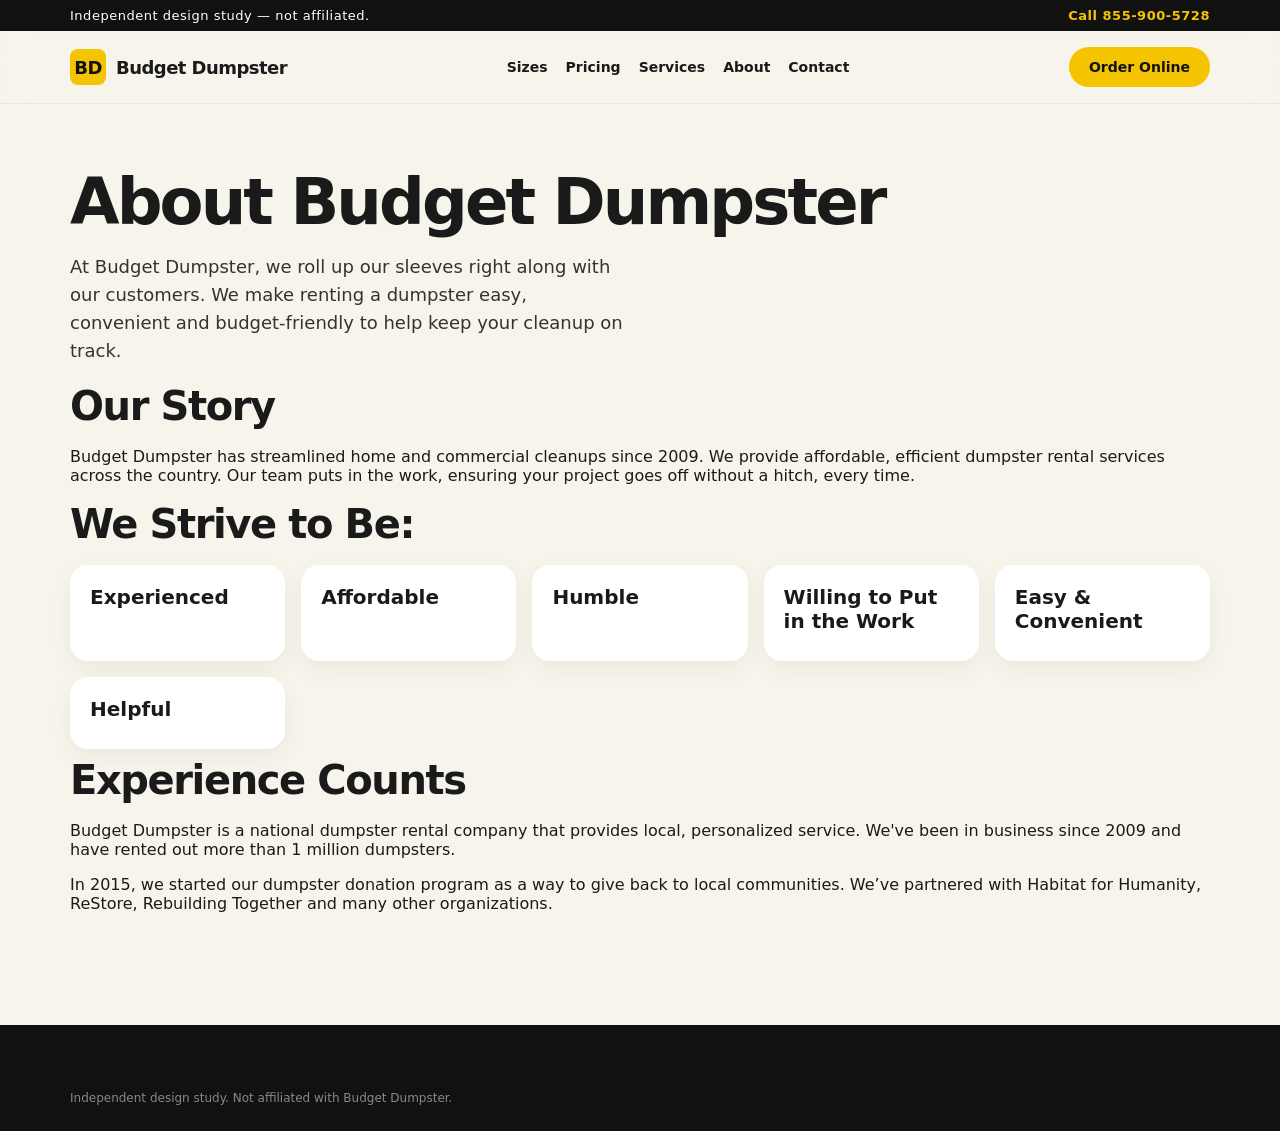
==== about.html @ 298f902e "feat: about services sizes" ====
<!doctype html><html lang="en"><head><meta charset="utf-8"/><meta name="viewport" content="width=device-width,initial-scale=1"/><title>About Us | Budget Dumpster</title><link rel="stylesheet" href="css/app.css"/><link rel="manifest" href="manifest.json"/></head>
<body>
<div class="topbar"><div class="wrap"><span>Independent design study — not affiliated.</span><a href="tel:+18559005728">Call 855-900-5728</a></div></div>
<header class="nav"><div class="wrap"><a class="logo" href="index.html"><span class="mark">BD</span> Budget Dumpster</a><nav class="links"><a href="sizes.html">Sizes</a><a href="pricing.html">Pricing</a><a href="services.html">Services</a><a href="about.html">About</a><a href="contact.html">Contact</a></nav><a class="btn btn-yellow" href="cart.html">Order Online</a></div></header>
<section class="section"><div class="wrap">
<h1>About Budget Dumpster</h1>
<p class="lead">At Budget Dumpster, we roll up our sleeves right along with our customers. We make renting a dumpster easy, convenient and budget-friendly to help keep your cleanup on track.</p>
<h2>Our Story</h2>
<p>Budget Dumpster has streamlined home and commercial cleanups since 2009. We provide affordable, efficient dumpster rental services across the country. Our team puts in the work, ensuring your project goes off without a hitch, every time.</p>
<h2>We Strive to Be:</h2>
<div class="cards">
<article class="card"><h3>Experienced</h3></article>
<article class="card"><h3>Affordable</h3></article>
<article class="card"><h3>Humble</h3></article>
<article class="card"><h3>Willing to Put in the Work</h3></article>
<article class="card"><h3>Easy & Convenient</h3></article>
<article class="card"><h3>Helpful</h3></article>
</div>
<h2>Experience Counts</h2>
<p>Budget Dumpster is a national dumpster rental company that provides local, personalized service. We've been in business since 2009 and have rented out more than 1 million dumpsters.</p>
<p>In 2015, we started our dumpster donation program as a way to give back to local communities. We’ve partnered with Habitat for Humanity, ReStore, Rebuilding Together and many other organizations.</p>
</div></section>
<footer><div class="wrap disclaimer">Independent design study. Not affiliated with Budget Dumpster.</div></footer>
<script src="js/app.js"></script></body></html>
---- css/app.css ----
:root{
  --bd-yellow:#F5C400;
  --bd-yellow-dark:#D4A800;
  --bd-black:#111111;
  --bd-ink:#1A1A1A;
  --bd-muted:#6B6B6B;
  --bd-paper:#F7F4EC;
  --bd-white:#FFFFFF;
  --bd-accent:#FF5656;
  --bd-calc:#0D0D0D;
  --bd-line:#1E1E1E;
  --radius:18px;
  --shadow:0 18px 50px rgba(0,0,0,.12);
  font-family:Inter,ui-sans-serif,system-ui,-apple-system,Segoe UI,sans-serif;
}
*{box-sizing:border-box}
html,body{margin:0;background:var(--bd-paper);color:var(--bd-ink);min-height:100%}
a{color:inherit;text-decoration:none}
img{max-width:100%;display:block}
.wrap{max-width:1180px;margin:0 auto;padding:0 20px}
.topbar{background:var(--bd-black);color:#fff;font-size:13px;letter-spacing:.04em}
.topbar .wrap{display:flex;justify-content:space-between;align-items:center;gap:12px;padding:8px 20px}
.topbar a{color:var(--bd-yellow);font-weight:700}
header.nav{position:sticky;top:0;z-index:40;background:rgba(247,244,236,.92);backdrop-filter:blur(14px);border-bottom:1px solid rgba(0,0,0,.06)}
header.nav .wrap{display:flex;align-items:center;justify-content:space-between;height:72px}
.logo{display:flex;align-items:center;gap:10px;font-weight:800;letter-spacing:-.03em;font-size:18px}
.mark{width:36px;height:36px;border-radius:8px;background:var(--bd-yellow);display:grid;place-items:center;font-weight:900;color:#111}
nav.links{display:flex;gap:18px;align-items:center;font-size:14px;font-weight:600}
nav.links a:hover{color:#000}
.btn{display:inline-flex;align-items:center;justify-content:center;gap:8px;border:0;border-radius:999px;padding:12px 20px;font-weight:700;cursor:pointer;font-size:14px}
.btn-yellow{background:var(--bd-yellow);color:#111}
.btn-yellow:hover{background:var(--bd-yellow-dark)}
.btn-dark{background:var(--bd-black);color:#fff}
.btn-ghost{background:transparent;border:1px solid rgba(0,0,0,.15)}
.hero{padding:48px 0 24px}
.hero-grid{display:grid;grid-template-columns:1.15fr .85fr;gap:28px;align-items:center}
.kicker{font-family:ui-monospace,SFMono-Regular,Menlo,monospace;text-transform:uppercase;letter-spacing:.18em;font-size:11px;color:var(--bd-muted)}
h1{font-size:clamp(36px,5vw,64px);line-height:1.02;letter-spacing:-.045em;margin:10px 0 16px}
.lead{font-size:18px;line-height:1.55;color:#333;max-width:560px}
.hero-card{background:#fff;border-radius:28px;padding:22px;box-shadow:var(--shadow);min-height:280px}
.dump{height:220px;border-radius:18px;background:linear-gradient(160deg,#2b2b2b,#111),repeating-linear-gradient(90deg,#F5C400 0 12px,transparent 12px 28px);background-blend-mode:overlay;position:relative;overflow:hidden}
.dump::after{content:"10–40 YD";position:absolute;bottom:14px;left:16px;background:#111;color:var(--bd-yellow);padding:6px 10px;border-radius:999px;font-size:12px;font-weight:800}
.section{padding:56px 0}
h2{font-size:clamp(26px,3.4vw,40px);letter-spacing:-.035em;margin:8px 0 18px}
.cards{display:grid;grid-template-columns:repeat(auto-fit,minmax(200px,1fr));gap:16px}
.card{background:#fff;border-radius:var(--radius);padding:20px;box-shadow:0 8px 24px rgba(0,0,0,.05)}
.card h3{margin:0 0 8px;font-size:20px}
.muted{color:var(--bd-muted);font-size:14px;line-height:1.5}
.steps{display:grid;grid-template-columns:repeat(4,1fr);gap:14px}
.step{background:#fff;border-radius:var(--radius);padding:18px}
.step b{display:block;color:var(--bd-yellow-dark);font-size:12px;letter-spacing:.12em;margin-bottom:8px}
#calculator-section{background:#111;color:#fff;padding:72px 20px;margin:24px 0 0}
#calculator-section .inner{max-width:1180px;margin:0 auto}
#calculator-section .kicker{color:#aaa}
.calc-grid{display:grid;grid-template-columns:1fr 1fr;border-radius:22px;overflow:hidden;margin-top:22px}
.calc-form{background:#0D0D0D;padding:36px;display:flex;flex-direction:column;gap:0}
.calc-form section{padding:18px 0;border-bottom:1px solid #1E1E1E}
.calc-form h3{margin:0 0 12px;font-size:16px;font-weight:600}
.opt{display:flex;align-items:center;gap:10px;margin:8px 0;cursor:pointer}
.radio{width:20px;height:20px;border-radius:50%;border:2px solid #555;display:grid;place-items:center}
.opt.on .radio{border-color:#FF5656}
.opt.on .radio span{width:8px;height:8px;border-radius:50%;background:#FF5656}
.check{width:20px;height:20px;border:2px solid #555;border-radius:4px}
.opt.on .check{background:#FF5656;border-color:#FF5656}
.price-tag{margin-left:auto;color:#FF5656;font-weight:700}
input[type=range]{width:100%}
.val{color:#FF5656}
.est{padding:36px;border:1px solid rgba(255,255,255,.1);min-height:520px}
.est-card{border-radius:16px;padding:20px;margin:12px 0}
.est-card.dim{background:rgba(255,255,255,.06)}
.est-card.win{background:linear-gradient(90deg,#ff5d8f,#ff8a3d);color:#fff}
.est-card .amt{font-size:36px;font-weight:800;margin:6px 0}
footer{background:#111;color:#ddd;padding:40px 0 24px;margin-top:40px}
footer a{color:#fff}
.footgrid{display:grid;grid-template-columns:2fr 1fr 1fr;gap:24px}
.disclaimer{font-size:12px;color:#888;margin-top:24px;line-height:1.5}
.form{display:grid;gap:12px;max-width:520px}
input,select,textarea{padding:12px 14px;border-radius:12px;border:1px solid #ddd;font:inherit;width:100%;background:#fff}
.row{display:flex;gap:10px;flex-wrap:wrap}
.notice{background:#fff3c4;border:1px solid #e6c200;padding:10px 14px;border-radius:12px;font-size:13px;margin:12px 0}
.success{text-align:center;padding:80px 20px}
@media(max-width:900px){
  .hero-grid,.calc-grid,.steps,.footgrid{grid-template-columns:1fr}
  nav.links{display:none}
}
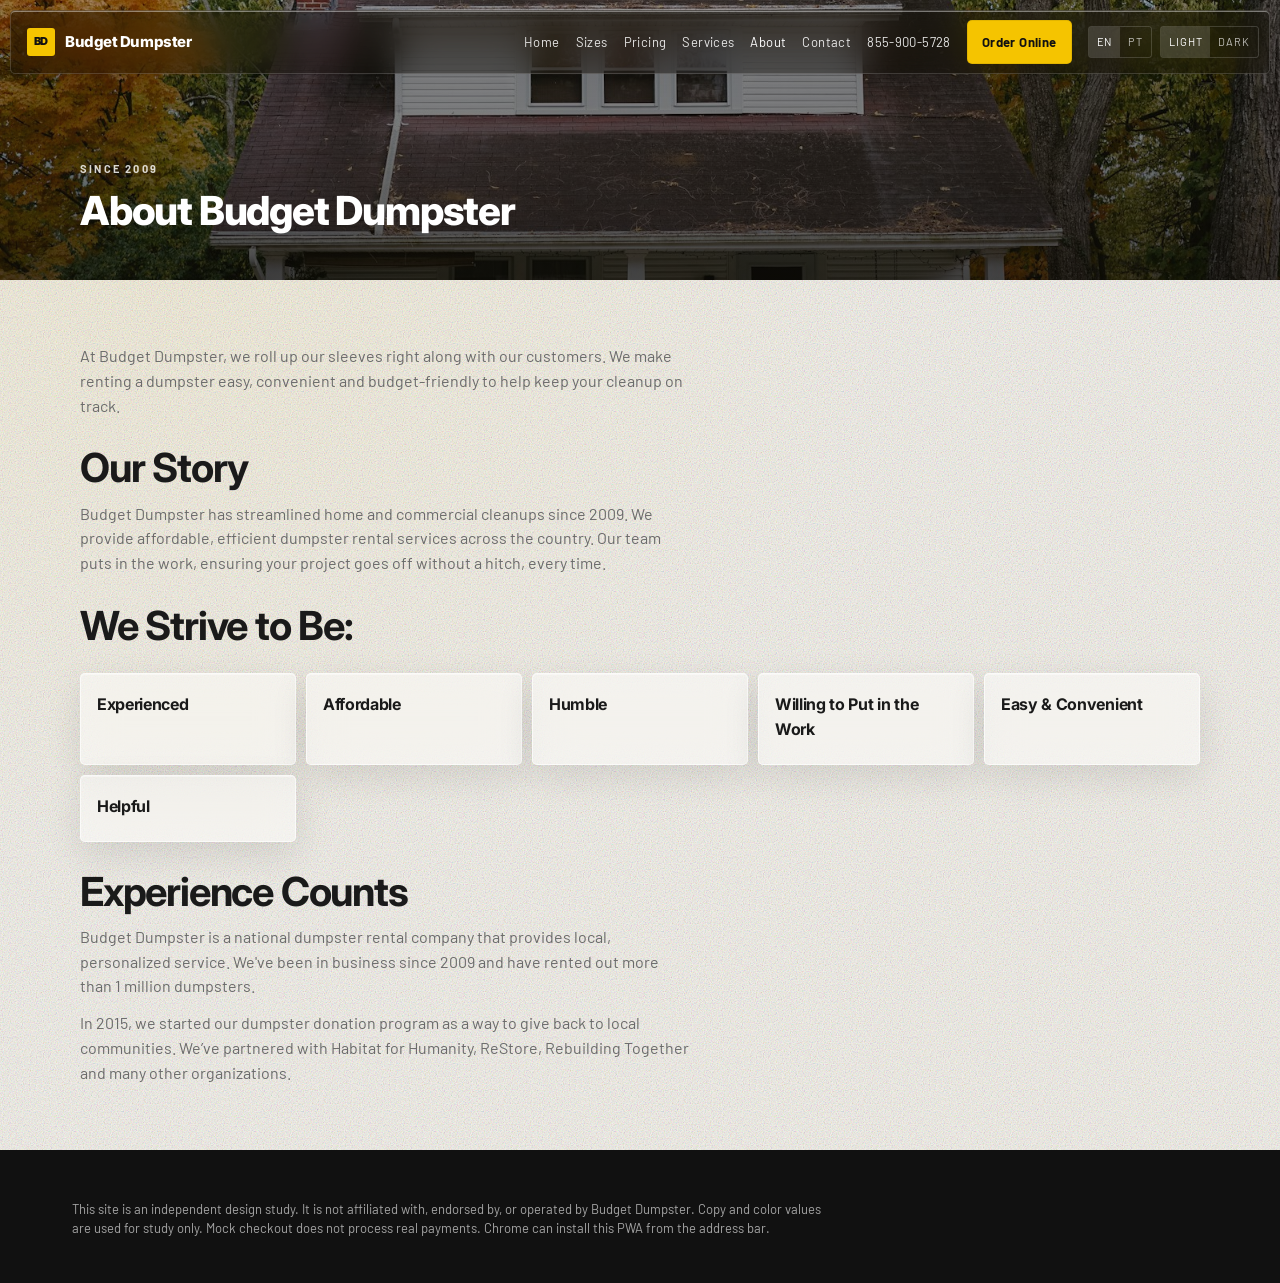
==== commit 23daa389: "Elevate Budget Dumpster PWA to SERVPRO craft bar Liquid glass nav and cards, slight radii, cinematic" ====
--- a/about.html
+++ b/about.html
@@ -1,24 +1,96 @@
-<!doctype html><html lang="en"><head><meta charset="utf-8"/><meta name="viewport" content="width=device-width,initial-scale=1"/><title>About Us | Budget Dumpster</title><link rel="stylesheet" href="css/app.css"/><link rel="manifest" href="manifest.json"/></head>
-<body>
-<div class="topbar"><div class="wrap"><span>Independent design study — not affiliated.</span><a href="tel:+18559005728">Call 855-900-5728</a></div></div>
-<header class="nav"><div class="wrap"><a class="logo" href="index.html"><span class="mark">BD</span> Budget Dumpster</a><nav class="links"><a href="sizes.html">Sizes</a><a href="pricing.html">Pricing</a><a href="services.html">Services</a><a href="about.html">About</a><a href="contact.html">Contact</a></nav><a class="btn btn-yellow" href="cart.html">Order Online</a></div></header>
-<section class="section"><div class="wrap">
-<h1>About Budget Dumpster</h1>
-<p class="lead">At Budget Dumpster, we roll up our sleeves right along with our customers. We make renting a dumpster easy, convenient and budget-friendly to help keep your cleanup on track.</p>
-<h2>Our Story</h2>
-<p>Budget Dumpster has streamlined home and commercial cleanups since 2009. We provide affordable, efficient dumpster rental services across the country. Our team puts in the work, ensuring your project goes off without a hitch, every time.</p>
-<h2>We Strive to Be:</h2>
-<div class="cards">
-<article class="card"><h3>Experienced</h3></article>
-<article class="card"><h3>Affordable</h3></article>
-<article class="card"><h3>Humble</h3></article>
-<article class="card"><h3>Willing to Put in the Work</h3></article>
-<article class="card"><h3>Easy & Convenient</h3></article>
-<article class="card"><h3>Helpful</h3></article>
-</div>
-<h2>Experience Counts</h2>
-<p>Budget Dumpster is a national dumpster rental company that provides local, personalized service. We've been in business since 2009 and have rented out more than 1 million dumpsters.</p>
-<p>In 2015, we started our dumpster donation program as a way to give back to local communities. We’ve partnered with Habitat for Humanity, ReStore, Rebuilding Together and many other organizations.</p>
-</div></section>
-<footer><div class="wrap disclaimer">Independent design study. Not affiliated with Budget Dumpster.</div></footer>
-<script src="js/app.js"></script></body></html>
+<!DOCTYPE html>
+<html lang="en">
+<head>
+  <meta charset="utf-8" />
+  <meta name="viewport" content="width=device-width, initial-scale=1" />
+  <title>About Us | Budget Dumpster</title>
+  <meta name="description" content="At Budget Dumpster, we roll up our sleeves right along with our customers. We make renting a dumpster easy, convenient and budget-friendly." />
+  <meta property="og:title" content="About Us | Budget Dumpster" />
+  <meta property="og:description" content="At Budget Dumpster, we roll up our sleeves right along with our customers. We make renting a dumpster easy, convenient and budget-friendly." />
+  <meta property="og:type" content="website" />
+  <meta property="og:url" content="https://budgetdumpster-pwa.vercel.app/about" />
+  <meta property="og:image" content="https://budgetdumpster-pwa.vercel.app/images/house.jpg" />
+  <meta name="twitter:card" content="summary_large_image" />
+  <meta name="twitter:title" content="About Us | Budget Dumpster" />
+  <meta name="twitter:description" content="At Budget Dumpster, we roll up our sleeves right along with our customers. We make renting a dumpster easy, convenient and budget-friendly." />
+  <meta name="theme-color" content="#111111" />
+  <link rel="canonical" href="https://budgetdumpster-pwa.vercel.app/about" />
+  <link rel="manifest" href="/manifest.json" />
+  <link rel="apple-touch-icon" href="/icons/icon.svg" />
+  <link rel="stylesheet" href="/css/app.css" />
+  <script>
+    (function () {
+      try {
+        var t = localStorage.getItem('bd-theme');
+        if (t === 'light' || t === 'dark') document.documentElement.setAttribute('data-theme', t);
+        else document.documentElement.setAttribute('data-theme', window.matchMedia('(prefers-color-scheme: dark)').matches ? 'dark' : 'light');
+        if (localStorage.getItem('bd-lang') === 'pt') document.documentElement.setAttribute('lang', 'pt');
+      } catch (e) {}
+    })();
+  </script>
+</head>
+<body class="page">
+  <a class="skip" href="#main" data-i18n="nav.skip">Skip to content</a>
+  <header class="nav liquid-glass">
+    <a class="brand" href="/"><span class="brand-mark" aria-hidden="true">BD</span> Budget Dumpster</a>
+    <div class="nav-end">
+      <nav class="nav-links" id="navLinks">
+        <a href="/" data-i18n="nav.home">Home</a>
+        <a href="/sizes" data-i18n="nav.sizes">Sizes</a>
+        <a href="/pricing" data-i18n="nav.pricing">Pricing</a>
+        <a href="/services" data-i18n="nav.services">Services</a>
+        <a href="/about" aria-current="page" data-i18n="nav.about">About</a>
+        <a href="/contact" data-i18n="nav.contact">Contact</a>
+        <a href="tel:+18559005728">855-900-5728</a>
+        <a class="cta cta-nav" href="/cart" data-i18n="nav.order">Order Online</a>
+        <div class="nav-tools">
+          <div class="seg" role="group" aria-label="Language">
+            <button type="button" data-set-lang="en" aria-pressed="true">EN</button>
+            <button type="button" data-set-lang="pt" aria-pressed="false">PT</button>
+          </div>
+          <div class="seg" role="group" aria-label="Theme">
+            <button type="button" data-set-theme="light" data-i18n="theme.light">Light</button>
+            <button type="button" data-set-theme="dark" data-i18n="theme.dark">Dark</button>
+          </div>
+        </div>
+      </nav>
+      <a class="cta cta-compact" href="tel:+18559005728">855-900-5728</a>
+      <button class="menu-btn" type="button" aria-expanded="false" aria-controls="navLinks" data-i18n="nav.menu">Menu</button>
+    </div>
+  </header>
+  <section class="page-hero">
+    <div class="page-hero-bg house" aria-hidden="true"></div>
+    <div class="page-hero-inner">
+      <p class="eyebrow">Since 2009</p>
+      <h1>About Budget Dumpster</h1>
+    </div>
+  </section>
+  <main class="page" id="main">
+    <section class="section">
+      <p>At Budget Dumpster, we roll up our sleeves right along with our customers. We make renting a dumpster easy, convenient and budget-friendly to help keep your cleanup on track.</p>
+      <h2 style="margin-top:28px">Our Story</h2>
+      <p>Budget Dumpster has streamlined home and commercial cleanups since 2009. We provide affordable, efficient dumpster rental services across the country. Our team puts in the work, ensuring your project goes off without a hitch, every time.</p>
+      <h2 style="margin-top:28px">We Strive to Be:</h2>
+      <div class="cards">
+        <article class="card liquid-glass"><h3>Experienced</h3></article>
+        <article class="card liquid-glass"><h3>Affordable</h3></article>
+        <article class="card liquid-glass"><h3>Humble</h3></article>
+        <article class="card liquid-glass"><h3>Willing to Put in the Work</h3></article>
+        <article class="card liquid-glass"><h3>Easy & Convenient</h3></article>
+        <article class="card liquid-glass"><h3>Helpful</h3></article>
+      </div>
+      <h2 style="margin-top:28px">Experience Counts</h2>
+      <p>Budget Dumpster is a national dumpster rental company that provides local, personalized service. We've been in business since 2009 and have rented out more than 1 million dumpsters.</p>
+      <p style="margin-top:12px">In 2015, we started our dumpster donation program as a way to give back to local communities. We’ve partnered with Habitat for Humanity, ReStore, Rebuilding Together and many other organizations.</p>
+    </section>
+  </main>
+  <footer class="footer">
+    <p class="disclaimer" data-i18n="study.disclaimer">This site is an independent design study. It is not affiliated with, endorsed by, or operated by Budget Dumpster. Copy and color values are used for study only. Mock checkout does not process real payments. Chrome can install this PWA from the address bar.</p>
+  </footer>
+  <div class="dock liquid-glass">
+    <a class="cta" href="tel:+18559005728">855-900-5728</a>
+    <a class="btn-ghost" href="/cart" data-i18n="nav.order">Order Online</a>
+  </div>
+  <script src="/js/app.js"></script>
+</body>
+</html>
--- a/css/app.css
+++ b/css/app.css
@@ -1,85 +1,671 @@
-:root{
-  --bd-yellow:#F5C400;
-  --bd-yellow-dark:#D4A800;
-  --bd-black:#111111;
-  --bd-ink:#1A1A1A;
-  --bd-muted:#6B6B6B;
-  --bd-paper:#F7F4EC;
-  --bd-white:#FFFFFF;
-  --bd-accent:#FF5656;
-  --bd-calc:#0D0D0D;
-  --bd-line:#1E1E1E;
-  --radius:18px;
-  --shadow:0 18px 50px rgba(0,0,0,.12);
-  font-family:Inter,ui-sans-serif,system-ui,-apple-system,Segoe UI,sans-serif;
-}
-*{box-sizing:border-box}
-html,body{margin:0;background:var(--bd-paper);color:var(--bd-ink);min-height:100%}
-a{color:inherit;text-decoration:none}
-img{max-width:100%;display:block}
-.wrap{max-width:1180px;margin:0 auto;padding:0 20px}
-.topbar{background:var(--bd-black);color:#fff;font-size:13px;letter-spacing:.04em}
-.topbar .wrap{display:flex;justify-content:space-between;align-items:center;gap:12px;padding:8px 20px}
-.topbar a{color:var(--bd-yellow);font-weight:700}
-header.nav{position:sticky;top:0;z-index:40;background:rgba(247,244,236,.92);backdrop-filter:blur(14px);border-bottom:1px solid rgba(0,0,0,.06)}
-header.nav .wrap{display:flex;align-items:center;justify-content:space-between;height:72px}
-.logo{display:flex;align-items:center;gap:10px;font-weight:800;letter-spacing:-.03em;font-size:18px}
-.mark{width:36px;height:36px;border-radius:8px;background:var(--bd-yellow);display:grid;place-items:center;font-weight:900;color:#111}
-nav.links{display:flex;gap:18px;align-items:center;font-size:14px;font-weight:600}
-nav.links a:hover{color:#000}
-.btn{display:inline-flex;align-items:center;justify-content:center;gap:8px;border:0;border-radius:999px;padding:12px 20px;font-weight:700;cursor:pointer;font-size:14px}
-.btn-yellow{background:var(--bd-yellow);color:#111}
-.btn-yellow:hover{background:var(--bd-yellow-dark)}
-.btn-dark{background:var(--bd-black);color:#fff}
-.btn-ghost{background:transparent;border:1px solid rgba(0,0,0,.15)}
-.hero{padding:48px 0 24px}
-.hero-grid{display:grid;grid-template-columns:1.15fr .85fr;gap:28px;align-items:center}
-.kicker{font-family:ui-monospace,SFMono-Regular,Menlo,monospace;text-transform:uppercase;letter-spacing:.18em;font-size:11px;color:var(--bd-muted)}
-h1{font-size:clamp(36px,5vw,64px);line-height:1.02;letter-spacing:-.045em;margin:10px 0 16px}
-.lead{font-size:18px;line-height:1.55;color:#333;max-width:560px}
-.hero-card{background:#fff;border-radius:28px;padding:22px;box-shadow:var(--shadow);min-height:280px}
-.dump{height:220px;border-radius:18px;background:linear-gradient(160deg,#2b2b2b,#111),repeating-linear-gradient(90deg,#F5C400 0 12px,transparent 12px 28px);background-blend-mode:overlay;position:relative;overflow:hidden}
-.dump::after{content:"10–40 YD";position:absolute;bottom:14px;left:16px;background:#111;color:var(--bd-yellow);padding:6px 10px;border-radius:999px;font-size:12px;font-weight:800}
-.section{padding:56px 0}
-h2{font-size:clamp(26px,3.4vw,40px);letter-spacing:-.035em;margin:8px 0 18px}
-.cards{display:grid;grid-template-columns:repeat(auto-fit,minmax(200px,1fr));gap:16px}
-.card{background:#fff;border-radius:var(--radius);padding:20px;box-shadow:0 8px 24px rgba(0,0,0,.05)}
-.card h3{margin:0 0 8px;font-size:20px}
-.muted{color:var(--bd-muted);font-size:14px;line-height:1.5}
-.steps{display:grid;grid-template-columns:repeat(4,1fr);gap:14px}
-.step{background:#fff;border-radius:var(--radius);padding:18px}
-.step b{display:block;color:var(--bd-yellow-dark);font-size:12px;letter-spacing:.12em;margin-bottom:8px}
-#calculator-section{background:#111;color:#fff;padding:72px 20px;margin:24px 0 0}
-#calculator-section .inner{max-width:1180px;margin:0 auto}
-#calculator-section .kicker{color:#aaa}
-.calc-grid{display:grid;grid-template-columns:1fr 1fr;border-radius:22px;overflow:hidden;margin-top:22px}
-.calc-form{background:#0D0D0D;padding:36px;display:flex;flex-direction:column;gap:0}
-.calc-form section{padding:18px 0;border-bottom:1px solid #1E1E1E}
-.calc-form h3{margin:0 0 12px;font-size:16px;font-weight:600}
-.opt{display:flex;align-items:center;gap:10px;margin:8px 0;cursor:pointer}
-.radio{width:20px;height:20px;border-radius:50%;border:2px solid #555;display:grid;place-items:center}
-.opt.on .radio{border-color:#FF5656}
-.opt.on .radio span{width:8px;height:8px;border-radius:50%;background:#FF5656}
-.check{width:20px;height:20px;border:2px solid #555;border-radius:4px}
-.opt.on .check{background:#FF5656;border-color:#FF5656}
-.price-tag{margin-left:auto;color:#FF5656;font-weight:700}
-input[type=range]{width:100%}
-.val{color:#FF5656}
-.est{padding:36px;border:1px solid rgba(255,255,255,.1);min-height:520px}
-.est-card{border-radius:16px;padding:20px;margin:12px 0}
-.est-card.dim{background:rgba(255,255,255,.06)}
-.est-card.win{background:linear-gradient(90deg,#ff5d8f,#ff8a3d);color:#fff}
-.est-card .amt{font-size:36px;font-weight:800;margin:6px 0}
-footer{background:#111;color:#ddd;padding:40px 0 24px;margin-top:40px}
-footer a{color:#fff}
-.footgrid{display:grid;grid-template-columns:2fr 1fr 1fr;gap:24px}
-.disclaimer{font-size:12px;color:#888;margin-top:24px;line-height:1.5}
-.form{display:grid;gap:12px;max-width:520px}
-input,select,textarea{padding:12px 14px;border-radius:12px;border:1px solid #ddd;font:inherit;width:100%;background:#fff}
-.row{display:flex;gap:10px;flex-wrap:wrap}
-.notice{background:#fff3c4;border:1px solid #e6c200;padding:10px 14px;border-radius:12px;font-size:13px;margin:12px 0}
-.success{text-align:center;padding:80px 20px}
-@media(max-width:900px){
-  .hero-grid,.calc-grid,.steps,.footgrid{grid-template-columns:1fr}
-  nav.links{display:none}
-}
+@import url('https://fonts.googleapis.com/css2?family=Barlow:wght@400;500;600;700&family=Inter:wght@500;600;700;800&display=swap');
+
+:root {
+  --yellow: #F5C400;
+  --yellow-dark: #D4A800;
+  --black: #111111;
+  --ink: #1A1A1A;
+  --muted: #6B6B6B;
+  --cream: #F7F4EC;
+  --white: #FFFFFF;
+  --accent: #FF5656;
+  --calc: #0D0D0D;
+  --line: rgba(17, 17, 17, 0.1);
+  --glass: rgba(255, 255, 255, 0.56);
+  --glass-border: rgba(255, 255, 255, 0.62);
+  --glass-ink: #1A1A1A;
+  --page: var(--cream);
+  --panel: rgba(255, 255, 255, 0.42);
+  --r: 5px;
+  --r-sm: 3px;
+  --ease: cubic-bezier(0.22, 1, 0.36, 1);
+  --t: 280ms;
+  --pad: clamp(20px, 6vw, 72px);
+  --max: 1120px;
+  --nav-h: 64px;
+  color-scheme: light;
+}
+
+html[data-theme="dark"] {
+  --cream: #0e0c08;
+  --ink: #f3efe4;
+  --muted: #b3aa96;
+  --line: rgba(255, 255, 255, 0.1);
+  --glass: rgba(12, 10, 6, 0.48);
+  --glass-border: rgba(255, 255, 255, 0.14);
+  --glass-ink: #f3efe4;
+  --page: #0a0906;
+  --panel: rgba(18, 15, 10, 0.55);
+  color-scheme: dark;
+}
+
+* { box-sizing: border-box; }
+html, body { margin: 0; padding: 0; }
+html { background: #0a0906; }
+body {
+  font-family: Barlow, Inter, system-ui, sans-serif;
+  color: var(--ink);
+  background: var(--page);
+  line-height: 1.55;
+  min-height: 100%;
+}
+img { max-width: 100%; display: block; }
+a { color: inherit; text-decoration: none; }
+button, input, select, textarea { font: inherit; }
+
+.skip {
+  position: absolute;
+  left: 12px;
+  top: -48px;
+  z-index: 80;
+  padding: 8px 12px;
+  background: var(--yellow);
+  color: #111;
+  border-radius: var(--r-sm);
+  font-weight: 700;
+}
+.skip:focus { top: 12px; }
+
+.liquid-glass {
+  background: var(--glass);
+  background-blend-mode: luminosity;
+  backdrop-filter: blur(18px) saturate(1.45);
+  -webkit-backdrop-filter: blur(18px) saturate(1.45);
+  border: 1px solid var(--glass-border);
+  box-shadow:
+    inset 0 1px 0 rgba(255, 255, 255, 0.42),
+    0 12px 36px rgba(10, 8, 4, 0.1);
+}
+
+.nav.liquid-glass {
+  --glass: rgba(12, 10, 6, 0.42);
+  --glass-border: rgba(255, 255, 255, 0.16);
+  color: #fff;
+}
+
+.nav {
+  position: fixed;
+  top: 10px;
+  left: 10px;
+  right: 10px;
+  z-index: 50;
+  display: flex;
+  align-items: center;
+  justify-content: space-between;
+  gap: 16px;
+  min-height: var(--nav-h);
+  padding: 8px 10px 8px 16px;
+  border-radius: var(--r);
+}
+
+.brand {
+  display: inline-flex;
+  align-items: center;
+  gap: 10px;
+  font-family: Inter, sans-serif;
+  font-weight: 800;
+  letter-spacing: -0.03em;
+  color: #fff;
+  text-decoration: none;
+  font-size: 15px;
+}
+.brand-mark {
+  width: 28px;
+  height: 28px;
+  border-radius: var(--r-sm);
+  background: var(--yellow);
+  color: #111;
+  display: grid;
+  place-items: center;
+  font-size: 11px;
+  font-weight: 900;
+}
+
+.nav-end {
+  display: flex;
+  align-items: center;
+  gap: 8px;
+}
+.nav-links {
+  display: flex;
+  align-items: center;
+  gap: 16px;
+}
+.nav-links a {
+  color: rgba(255, 255, 255, 0.88);
+  text-decoration: none;
+  font-size: 13px;
+  letter-spacing: 0.03em;
+  transition: color var(--t) var(--ease);
+}
+.nav-links a:hover,
+.nav-links a[aria-current="page"] { color: #fff; }
+
+.nav-tools {
+  display: flex;
+  align-items: center;
+  gap: 8px;
+}
+.seg {
+  display: inline-flex;
+  border: 1px solid rgba(255, 255, 255, 0.16);
+  border-radius: var(--r-sm);
+  overflow: hidden;
+}
+.seg button {
+  appearance: none;
+  border: 0;
+  background: transparent;
+  color: rgba(255, 255, 255, 0.7);
+  padding: 6px 8px;
+  font-size: 11px;
+  letter-spacing: 0.08em;
+  text-transform: uppercase;
+  cursor: pointer;
+}
+.seg button[aria-pressed="true"] {
+  background: rgba(255, 255, 255, 0.14);
+  color: #fff;
+}
+
+.cta,
+.btn-ghost,
+.btn-yellow,
+button.submit,
+.menu-btn {
+  border-radius: var(--r);
+  text-decoration: none;
+  font-weight: 700;
+  font-size: 13px;
+  letter-spacing: 0.01em;
+  transition: transform var(--t) var(--ease), background var(--t) var(--ease), border-color var(--t) var(--ease);
+  border: 0;
+  cursor: pointer;
+  display: inline-flex;
+  align-items: center;
+  justify-content: center;
+}
+.cta,
+.btn-yellow,
+button.submit {
+  background: var(--yellow);
+  color: #111 !important;
+  border: 1px solid rgba(0, 0, 0, 0.08);
+  padding: 11px 14px;
+}
+.cta:hover,
+.btn-yellow:hover,
+button.submit:hover { background: var(--yellow-dark); }
+.cta-compact { padding: 10px 12px; }
+.btn-ghost {
+  border: 1px solid rgba(255, 255, 255, 0.34);
+  color: #fff;
+  padding: 11px 14px;
+  background: rgba(255, 255, 255, 0.04);
+}
+.btn-ghost:hover { border-color: #fff; }
+.btn-dark {
+  background: var(--black);
+  color: #fff;
+  border-radius: var(--r);
+  padding: 11px 14px;
+  font-weight: 700;
+  font-size: 13px;
+}
+.menu-btn {
+  display: none;
+  border: 1px solid rgba(255, 255, 255, 0.22);
+  background: rgba(255, 255, 255, 0.06);
+  color: #fff;
+  padding: 10px 12px;
+}
+
+.hero {
+  position: relative;
+  min-height: 100svh;
+  overflow: hidden;
+  color: #fff;
+  display: grid;
+  align-items: end;
+}
+.hero-photo {
+  position: absolute;
+  inset: -6%;
+  z-index: 0;
+  width: 112%;
+  height: 112%;
+  object-fit: cover;
+  transform: scale(1.08);
+  transform-origin: center;
+  background:
+    #1a160c
+    center 46% / cover no-repeat
+    url('/images/hero-dumpster.jpg');
+  filter: saturate(1.12) contrast(1.08) brightness(1.05);
+}
+.hero-grade,
+.hero-grain,
+.hero-overlay {
+  position: absolute;
+  inset: 0;
+  pointer-events: none;
+}
+.hero-grade {
+  z-index: 1;
+  background:
+    linear-gradient(90deg, rgba(10, 8, 4, 0.58) 0%, rgba(10, 8, 4, 0.12) 58%),
+    linear-gradient(180deg, rgba(10, 8, 4, 0.18) 0%, rgba(10, 8, 4, 0.22) 48%, rgba(10, 8, 4, 0.62) 100%);
+}
+.hero-grain {
+  z-index: 2;
+  opacity: 0.1;
+  background-image: url('/images/grain.svg');
+  background-size: 180px;
+}
+.hero-overlay {
+  z-index: 3;
+  background: linear-gradient(180deg, rgba(0, 0, 0, 0.08) 0%, rgba(12, 10, 4, 0.32) 100%);
+}
+.hero-inner {
+  position: relative;
+  z-index: 4;
+  width: min(var(--max), calc(100% - 20px));
+  margin: 0 auto;
+  padding: calc(var(--nav-h) + 36px) 0 56px;
+  text-shadow: 0 2px 28px rgba(0, 0, 0, 0.38);
+}
+.eyebrow,
+.kicker {
+  font-size: 11px;
+  letter-spacing: 0.2em;
+  text-transform: uppercase;
+  font-weight: 700;
+  margin: 0 0 12px;
+}
+.eyebrow { opacity: 0.82; }
+.kicker { color: var(--yellow-dark); }
+
+h1 {
+  font-family: Inter, sans-serif;
+  font-weight: 800;
+  font-size: clamp(36px, 7.6vw, 72px);
+  line-height: 0.94;
+  letter-spacing: -0.04em;
+  margin: 0 0 16px;
+  max-width: 16ch;
+}
+.lede,
+.lead {
+  font-size: clamp(16px, 2.2vw, 20px);
+  max-width: 42ch;
+  line-height: 1.5;
+  margin: 0;
+}
+.lede { opacity: 0.92; }
+.lead { color: var(--muted); }
+
+.hero-actions,
+.row {
+  display: flex;
+  gap: 10px;
+  margin-top: 26px;
+  flex-wrap: wrap;
+}
+
+.trust-row {
+  display: grid;
+  grid-template-columns: repeat(3, minmax(0, 1fr));
+  gap: 10px;
+  list-style: none;
+  padding: 0;
+  margin: 28px 0 0;
+}
+.trust-row li {
+  padding: 14px 14px 13px;
+  border-radius: var(--r);
+  color: #fff;
+}
+.trust-row b {
+  display: block;
+  font-family: Inter, sans-serif;
+  font-size: 14px;
+  margin-bottom: 4px;
+}
+.trust-row span {
+  display: block;
+  font-size: 13px;
+  line-height: 1.4;
+  color: rgba(255, 255, 255, 0.74);
+}
+
+.page {
+  background-color: var(--page);
+  background-image:
+    url('/images/grain.svg'),
+    radial-gradient(ellipse at 12% 0%, rgba(245, 196, 0, 0.08), transparent 46%);
+  background-size: 180px 180px, auto;
+  color: var(--ink);
+}
+.section {
+  width: min(var(--max), calc(100% - 20px));
+  margin: 0 auto;
+  padding: 64px 0;
+}
+.section h2,
+.page-hero h1 {
+  font-family: Inter, sans-serif;
+  font-size: clamp(26px, 4vw, 40px);
+  letter-spacing: -0.03em;
+  line-height: 1.08;
+  margin: 0 0 12px;
+}
+.section > p,
+.prose { max-width: 68ch; color: var(--muted); margin: 0; }
+
+.grid,
+.cards {
+  display: grid;
+  grid-template-columns: repeat(auto-fit, minmax(200px, 1fr));
+  gap: 10px;
+  margin-top: 26px;
+}
+.card,
+.step {
+  border-radius: var(--r);
+  padding: 18px 16px 16px;
+  color: var(--glass-ink);
+  transition: transform var(--t) var(--ease), border-color var(--t) var(--ease);
+}
+html[data-theme="light"] .card,
+html[data-theme="light"] .stat,
+html[data-theme="light"] .panel,
+html[data-theme="light"] .step {
+  background: rgba(255, 255, 255, 0.5);
+}
+.card:hover { transform: translateY(-2px); }
+.card h3,
+.step h3 {
+  margin: 0 0 6px;
+  font-family: Inter, sans-serif;
+  font-size: 16px;
+  letter-spacing: -0.02em;
+}
+.card p,
+.muted { margin: 0; color: var(--muted); font-size: 14px; line-height: 1.45; }
+.card .btn-yellow,
+.card .cta { margin-top: 14px; }
+
+.steps {
+  display: grid;
+  grid-template-columns: repeat(4, 1fr);
+  gap: 10px;
+  margin-top: 26px;
+}
+.step b {
+  display: block;
+  color: var(--yellow-dark);
+  font-size: 11px;
+  letter-spacing: 0.14em;
+  margin-bottom: 8px;
+}
+
+.stats {
+  display: grid;
+  grid-template-columns: repeat(4, minmax(0, 1fr));
+  gap: 10px;
+  margin-top: 26px;
+}
+.stat {
+  border-radius: var(--r);
+  padding: 18px 16px;
+  color: var(--glass-ink);
+}
+.stat b {
+  display: block;
+  font-size: 28px;
+  font-family: Inter, sans-serif;
+  letter-spacing: -0.03em;
+  color: var(--yellow-dark);
+}
+.stat span { color: var(--muted); font-size: 13px; }
+
+.chips {
+  display: flex;
+  flex-wrap: wrap;
+  gap: 8px;
+  list-style: none;
+  padding: 0;
+  margin: 20px 0 0;
+}
+.chips li {
+  padding: 7px 10px;
+  border-radius: var(--r-sm);
+  font-size: 13px;
+}
+
+.split {
+  display: grid;
+  grid-template-columns: 1.4fr 0.8fr;
+  gap: 16px;
+  align-items: stretch;
+}
+.panel {
+  border-radius: var(--r);
+  padding: 22px 20px;
+}
+.panel .cta { margin-top: 14px; }
+.panel p { margin: 0; color: var(--muted); }
+
+.page-hero {
+  position: relative;
+  min-height: 280px;
+  color: #fff;
+  overflow: hidden;
+  display: grid;
+  align-items: end;
+}
+.page-hero-bg {
+  position: absolute;
+  inset: 0;
+  background:
+    linear-gradient(180deg, rgba(10, 8, 4, 0.28), rgba(10, 8, 4, 0.72)),
+    center / cover no-repeat url('/images/dumpster-truck.jpg');
+}
+.page-hero-bg.house {
+  background:
+    linear-gradient(180deg, rgba(10, 8, 4, 0.35), rgba(10, 8, 4, 0.7)),
+    center / cover no-repeat url('/images/house.jpg');
+}
+.page-hero-bg.remodel {
+  background:
+    linear-gradient(180deg, rgba(10, 8, 4, 0.35), rgba(10, 8, 4, 0.7)),
+    center / cover no-repeat url('/images/remodel.jpg');
+}
+.page-hero-inner {
+  position: relative;
+  z-index: 1;
+  width: min(var(--max), calc(100% - 20px));
+  margin: 0 auto;
+  padding: calc(var(--nav-h) + 28px) 0 36px;
+}
+.page-hero h1 { color: #fff; max-width: 18ch; }
+
+.size-table {
+  width: 100%;
+  border-collapse: collapse;
+  margin-top: 22px;
+  font-size: 14px;
+}
+.size-table th,
+.size-table td {
+  text-align: left;
+  padding: 12px 10px;
+  border-bottom: 1px solid var(--line);
+}
+.size-table th {
+  font-size: 11px;
+  letter-spacing: 0.12em;
+  text-transform: uppercase;
+  color: var(--muted);
+}
+
+#calculator-section {
+  background: #111;
+  color: #fff;
+  padding: 72px 20px;
+}
+#calculator-section .inner { max-width: var(--max); margin: 0 auto; }
+#calculator-section .kicker { color: #aaa; }
+.calc-grid {
+  display: grid;
+  grid-template-columns: 1fr 1fr;
+  border-radius: var(--r);
+  overflow: hidden;
+  margin-top: 22px;
+}
+.calc-form {
+  background: #0D0D0D;
+  padding: 36px;
+  display: flex;
+  flex-direction: column;
+  gap: 0;
+}
+.calc-form section { padding: 18px 0; border-bottom: 1px solid #1E1E1E; }
+.calc-form h3 { margin: 0 0 12px; font-size: 16px; font-weight: 600; }
+.opt { display: flex; align-items: center; gap: 10px; margin: 8px 0; cursor: pointer; }
+.radio {
+  width: 20px;
+  height: 20px;
+  border-radius: 50%;
+  border: 2px solid #555;
+  display: grid;
+  place-items: center;
+}
+.opt.on .radio { border-color: var(--accent); }
+.opt.on .radio span { width: 8px; height: 8px; border-radius: 50%; background: var(--accent); }
+.check { width: 20px; height: 20px; border: 2px solid #555; border-radius: var(--r-sm); }
+.opt.on .check { background: var(--accent); border-color: var(--accent); }
+.price-tag { margin-left: auto; color: var(--accent); font-weight: 700; }
+.val { color: var(--accent); }
+.est { padding: 36px; border: 1px solid rgba(255, 255, 255, 0.1); min-height: 520px; }
+.est-card { border-radius: var(--r); padding: 20px; margin: 12px 0; }
+.est-card.dim { background: rgba(255, 255, 255, 0.06); }
+.est-card.win { background: linear-gradient(90deg, #ff5d8f, #ff8a3d); color: #fff; }
+.est-card .amt { font-size: 36px; font-weight: 800; margin: 6px 0; }
+
+.footer {
+  background: #111;
+  color: #ddd;
+  padding: 36px var(--pad) 44px;
+  font-size: 13px;
+}
+.footer a { color: #fff; }
+.footgrid {
+  display: grid;
+  grid-template-columns: 2fr 1fr 1fr;
+  gap: 24px;
+  max-width: var(--max);
+  margin: 0 auto;
+}
+.disclaimer { opacity: 0.72; margin: 14px 0 0; max-width: 760px; line-height: 1.5; }
+
+.form { display: grid; gap: 12px; max-width: 520px; }
+label { font-size: 13px; font-weight: 600; display: grid; gap: 6px; }
+input, select, textarea {
+  width: 100%;
+  padding: 12px 12px;
+  border-radius: var(--r-sm);
+  border: 1px solid var(--line);
+  background: var(--panel);
+  color: var(--ink);
+}
+.notice {
+  background: rgba(245, 196, 0, 0.16);
+  border: 1px solid rgba(180, 140, 0, 0.28);
+  padding: 12px 14px;
+  border-radius: var(--r);
+  font-size: 14px;
+  max-width: 640px;
+}
+.success { text-align: center; padding: 120px 20px 80px; }
+.success .brand-mark { margin: 0 auto 16px; width: 44px; height: 44px; font-size: 16px; }
+
+.dock { display: none; }
+.dock.liquid-glass {
+  --glass: rgba(12, 10, 6, 0.58);
+  --glass-border: rgba(255, 255, 255, 0.16);
+}
+
+.band { position: relative; }
+.band::before {
+  content: "";
+  position: absolute;
+  inset: 0 calc(50% - 50vw);
+  background:
+    linear-gradient(180deg, rgba(247, 244, 236, 0.78), rgba(247, 244, 236, 0.86)),
+    url('/images/remodel.jpg') center / cover no-repeat;
+  pointer-events: none;
+}
+html[data-theme="dark"] .band::before {
+  background:
+    linear-gradient(180deg, rgba(10, 9, 6, 0.8), rgba(10, 9, 6, 0.88)),
+    url('/images/remodel.jpg') center / cover no-repeat;
+}
+.band > * { position: relative; z-index: 1; }
+
+@media (min-width: 821px) {
+  .cta-compact { display: none; }
+}
+@media (max-width: 1140px) {
+  .cta-nav { display: none; }
+}
+@media (max-width: 980px) {
+  .split,
+  .calc-grid,
+  .footgrid { grid-template-columns: 1fr; }
+}
+
+@media (max-width: 820px) {
+  .nav-links {
+    display: none;
+    position: absolute;
+    top: calc(100% + 8px);
+    left: 0;
+    right: 0;
+    padding: 14px;
+    border-radius: var(--r);
+    flex-direction: column;
+    align-items: stretch;
+    gap: 12px;
+    background: rgba(12, 10, 6, 0.78);
+    border: 1px solid rgba(255, 255, 255, 0.14);
+    backdrop-filter: blur(18px) saturate(1.4);
+    -webkit-backdrop-filter: blur(18px) saturate(1.4);
+  }
+  .nav-links.is-open { display: flex; }
+  .nav-tools { justify-content: space-between; }
+  .menu-btn { display: inline-flex; }
+  .cta-nav { display: none; }
+  .trust-row,
+  .stats,
+  .steps { grid-template-columns: 1fr; }
+  .dock {
+    display: grid;
+    grid-template-columns: 1fr 1fr;
+    gap: 8px;
+    position: fixed;
+    left: 10px;
+    right: 10px;
+    bottom: calc(10px + env(safe-area-inset-bottom));
+    z-index: 45;
+    padding: 8px;
+    border-radius: var(--r);
+  }
+  .footer { padding-bottom: 112px; }
+}
+
+@media (prefers-reduced-motion: reduce) {
+  .hero-photo { transform: scale(1.08); }
+  .card:hover { transform: none; }
+  * { scroll-behavior: auto !important; }
+}
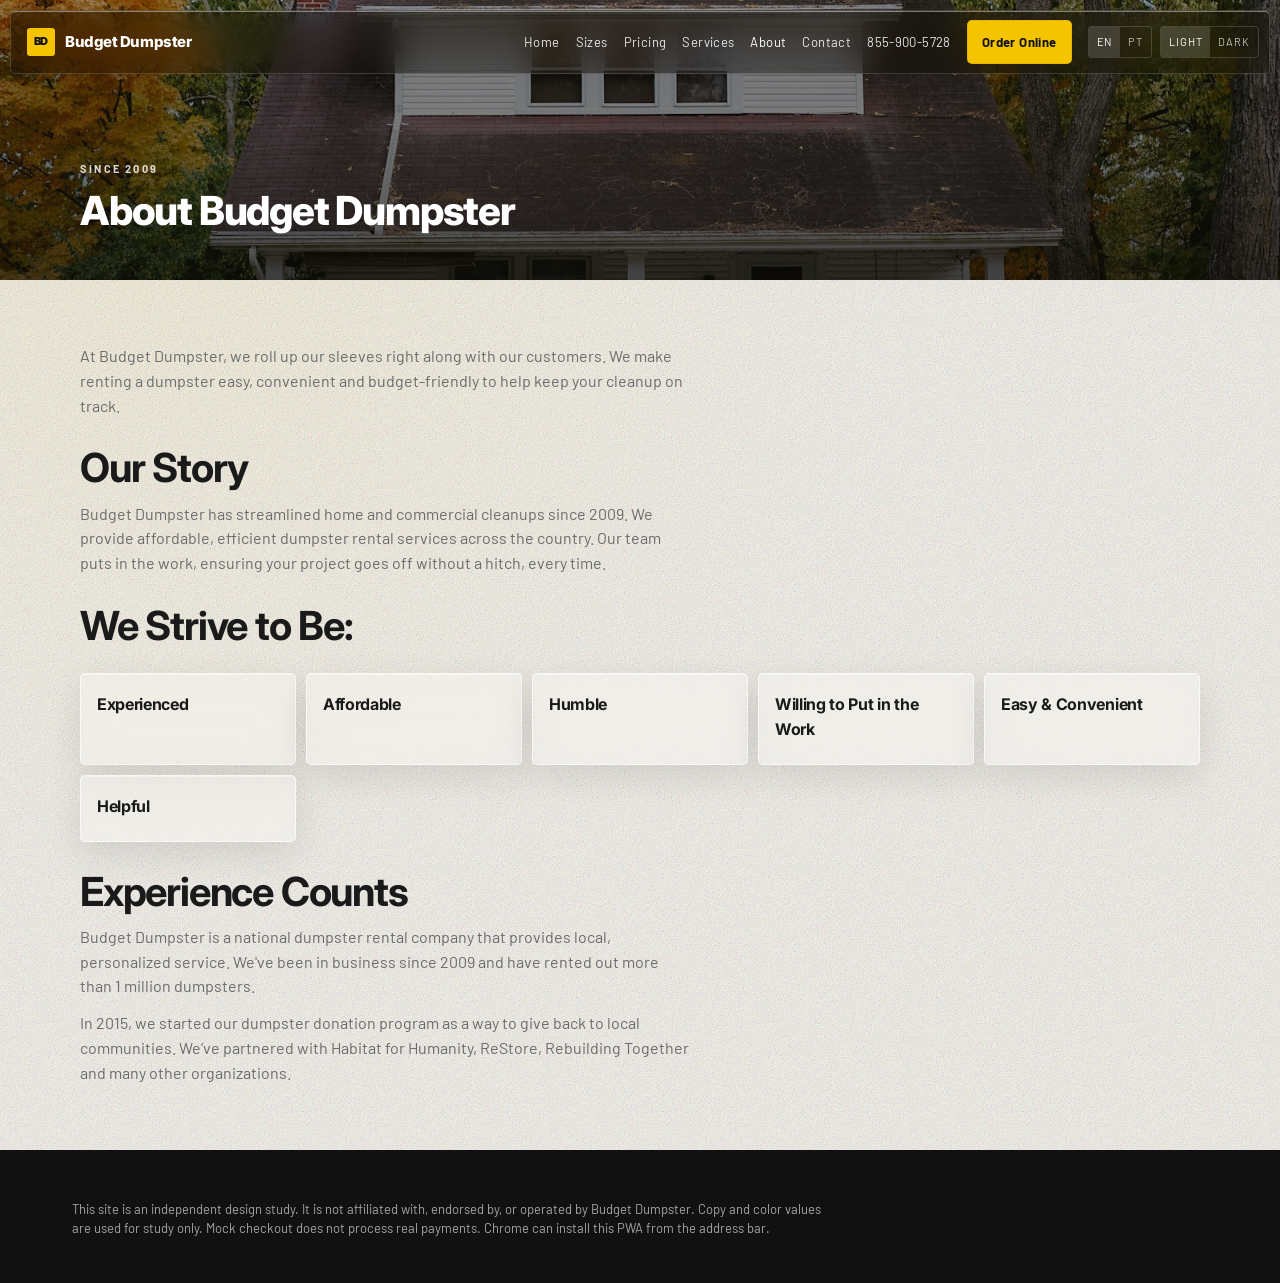
==== commit 67fd75c6: "Polish glass hero grade, earlier menu, and favicon Darken the dumpster hero so the photo reads cinem" ====
--- a/about.html
+++ b/about.html
@@ -17,6 +17,7 @@
   <link rel="canonical" href="https://budgetdumpster-pwa.vercel.app/about" />
   <link rel="manifest" href="/manifest.json" />
   <link rel="apple-touch-icon" href="/icons/icon.svg" />
+  <link rel="icon" href="/icons/icon.svg" type="image/svg+xml" />
   <link rel="stylesheet" href="/css/app.css" />
   <script>
     (function () {
--- a/css/app.css
+++ b/css/app.css
@@ -253,8 +253,9 @@
 .hero-grade {
   z-index: 1;
   background:
-    linear-gradient(90deg, rgba(10, 8, 4, 0.58) 0%, rgba(10, 8, 4, 0.12) 58%),
-    linear-gradient(180deg, rgba(10, 8, 4, 0.18) 0%, rgba(10, 8, 4, 0.22) 48%, rgba(10, 8, 4, 0.62) 100%);
+    linear-gradient(90deg, rgba(10, 8, 4, 0.74) 0%, rgba(10, 8, 4, 0.28) 58%, rgba(10, 8, 4, 0.16) 100%),
+    linear-gradient(180deg, rgba(10, 8, 4, 0.32) 0%, rgba(10, 8, 4, 0.2) 42%, rgba(10, 8, 4, 0.78) 100%),
+    linear-gradient(115deg, rgba(245, 196, 0, 0.1), transparent 42%);
 }
 .hero-grain {
   z-index: 2;
@@ -325,6 +326,10 @@
   border-radius: var(--r);
   color: #fff;
 }
+.trust-row .liquid-glass {
+  --glass: rgba(255, 255, 255, 0.12);
+  --glass-border: rgba(255, 255, 255, 0.22);
+}
 .trust-row b {
   display: block;
   font-family: Inter, sans-serif;
@@ -380,7 +385,7 @@
 html[data-theme="light"] .stat,
 html[data-theme="light"] .panel,
 html[data-theme="light"] .step {
-  background: rgba(255, 255, 255, 0.5);
+  background: rgba(255, 255, 255, 0.36);
 }
 .card:hover { transform: translateY(-2px); }
 .card h3,
@@ -613,7 +618,7 @@
 }
 .band > * { position: relative; z-index: 1; }
 
-@media (min-width: 821px) {
+@media (min-width: 1081px) {
   .cta-compact { display: none; }
 }
 @media (max-width: 1140px) {
@@ -625,7 +630,7 @@
   .footgrid { grid-template-columns: 1fr; }
 }
 
-@media (max-width: 820px) {
+@media (max-width: 1080px) {
   .nav-links {
     display: none;
     position: absolute;
@@ -646,6 +651,9 @@
   .nav-tools { justify-content: space-between; }
   .menu-btn { display: inline-flex; }
   .cta-nav { display: none; }
+}
+
+@media (max-width: 820px) {
   .trust-row,
   .stats,
   .steps { grid-template-columns: 1fr; }
